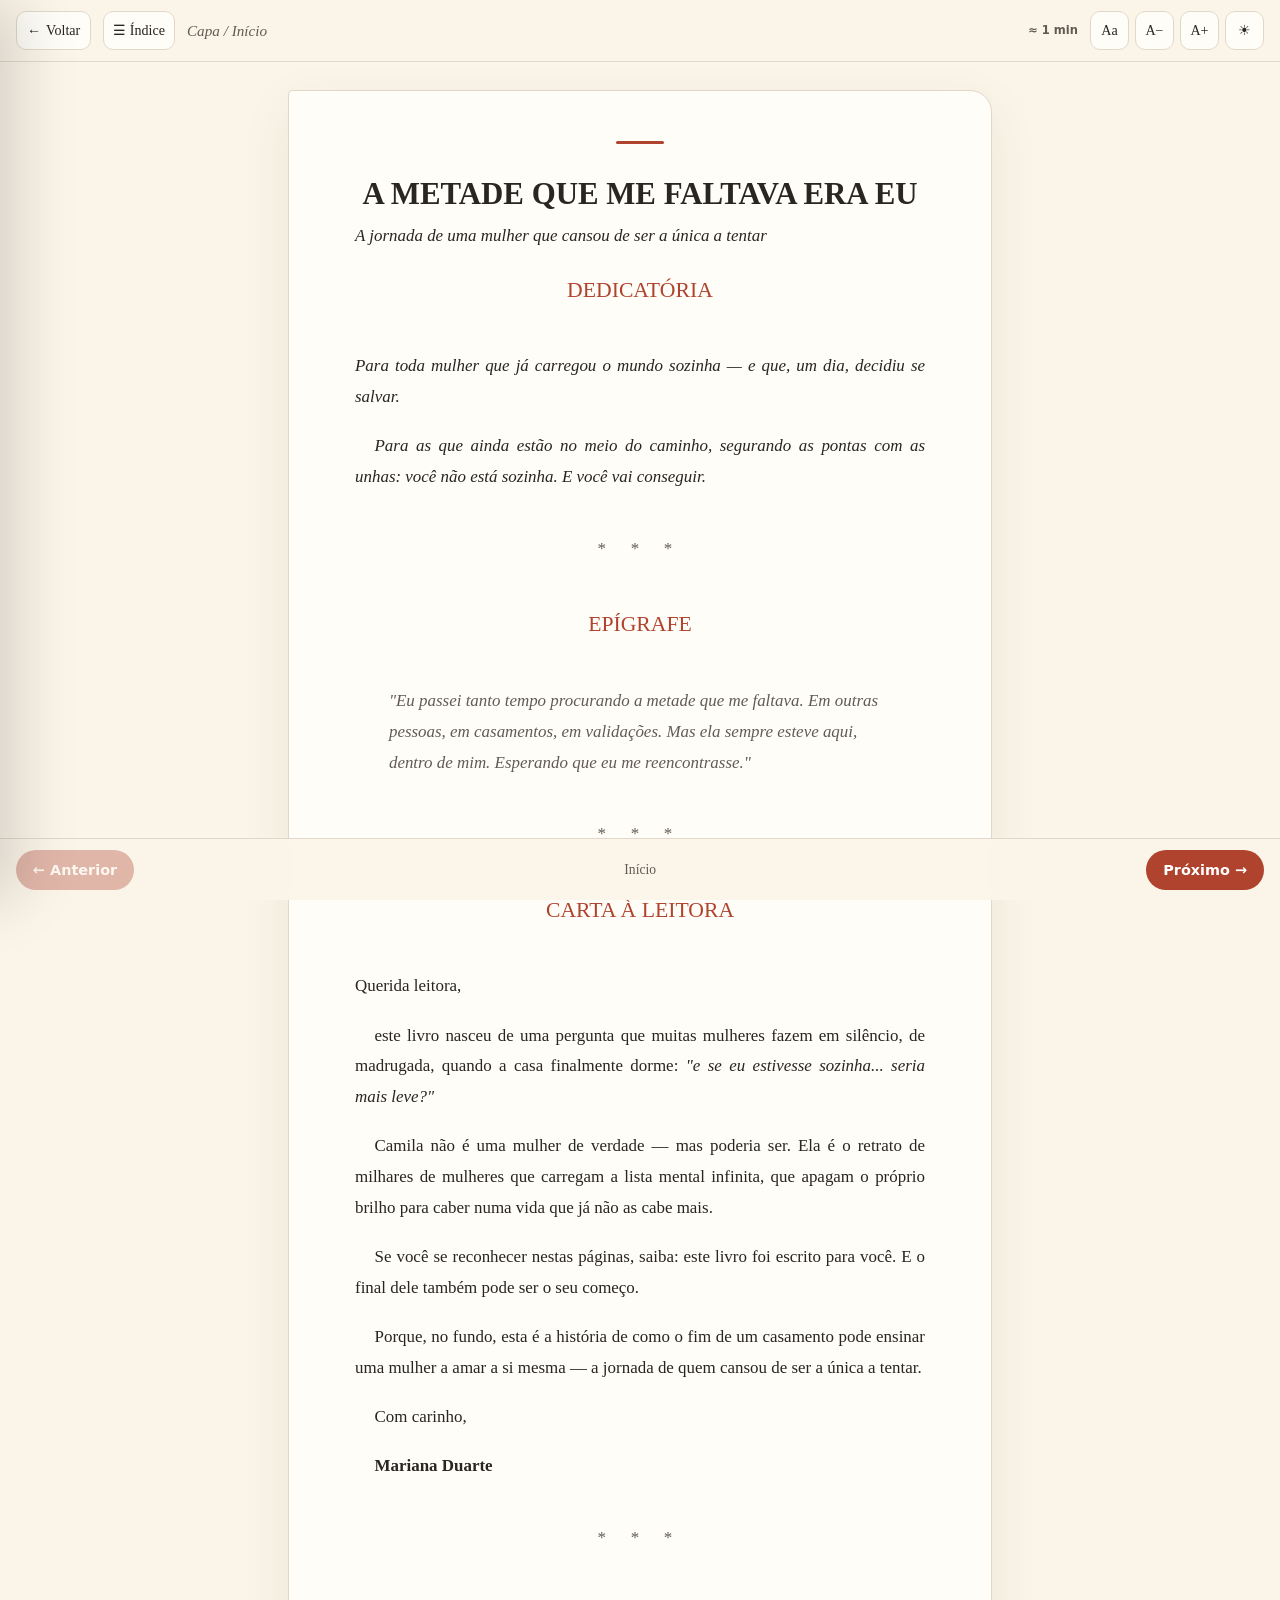
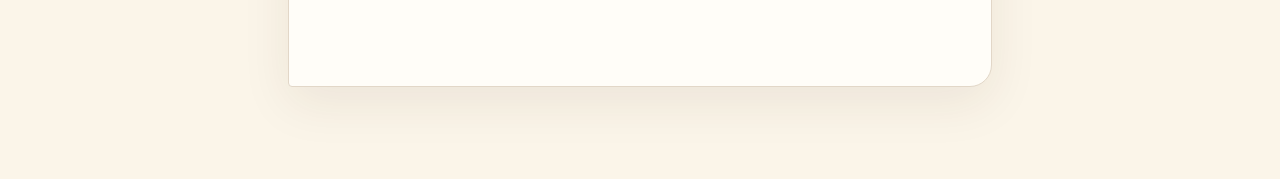
==== ler.html @ b1fb9bc3 "fix: alinha narrativa, leitura e pacote KDP" ====
<!DOCTYPE html>
<html lang="pt-BR">
<head>
<meta charset="UTF-8">
<meta name="viewport" content="width=device-width, initial-scale=1.0, viewport-fit=cover">
<meta name="color-scheme" content="light dark">
<title>A Metade Que Me Faltava Era Eu — Leitor</title>
<meta name="description" content="Leia online grátis o romance completo A Metade Que Me Faltava Era Eu, de Mariana Duarte.">
<meta name="robots" content="index,follow,max-image-preview:large">
<meta name="theme-color" content="#13283b">
<link rel="canonical" href="https://maykonlong.github.io/book/ler.html">
<meta property="og:type" content="book">
<meta property="og:title" content="Ler A Metade Que Me Faltava Era Eu — Mariana Duarte">
<meta property="og:description" content="Leia online grátis o romance completo.">
<meta property="og:url" content="https://maykonlong.github.io/book/ler.html">
<meta property="og:image" content="https://maykonlong.github.io/book/assets/og-livro.png">
<meta property="og:image:alt" content="Mulher de vestido vermelho diante do espelho, em uma pintura azul e dourada">
<meta name="twitter:card" content="summary_large_image">
<meta name="twitter:image" content="https://maykonlong.github.io/book/assets/og-livro.png">
<script type="application/ld+json">
{"@context":"https://schema.org","@type":"Book","name":"A Metade Que Me Faltava Era Eu","author":{"@type":"Person","name":"Mariana Duarte"},"inLanguage":"pt-BR","isAccessibleForFree":true,"url":"https://maykonlong.github.io/book/ler.html","potentialAction":{"@type":"ReadAction","target":"https://maykonlong.github.io/book/ler.html?cap=1"}}
</script>
<style>
:root {
  --bg: #fbf5e9;
  --page: #fffdf8;
  --fg: #292521;
  --muted: #625b54;
  --accent: #b0432e;
  --line: #e2d7c8;
  --header-bg: rgba(251, 245, 233, .94);
  --shadow: 0 16px 50px rgba(58,42,28,.08);
  --fs: 1.06rem;
}
body.dark {
  --bg: #171513;
  --page: #1d1a17;
  --fg: #ddd6ca;
  --muted: #aaa39a;
  --line: #39332d;
  --header-bg: rgba(23, 21, 19, .94);
  --shadow: none;
}
body.sepia {
  --bg: #e9dcc4;
  --page: #f3e8d3;
  --fg: #382f27;
  --muted: #756555;
  --line: #cfbfa7;
  --header-bg: rgba(233, 220, 196, .95);
  --shadow: 0 14px 40px rgba(73,51,29,.10);
}
* { box-sizing: border-box; }
html { scroll-behavior: smooth; }
body {
  margin: 0;
  background: var(--bg);
  color: var(--fg);
  font-family: Georgia, 'Times New Roman', serif;
  transition: background .25s, color .25s;
  min-height: 100vh;
  min-height: 100svh;
}
body.sans { font-family: ui-sans-serif, system-ui, -apple-system, BlinkMacSystemFont, "Segoe UI", sans-serif; }
.skip-link { position: fixed; z-index: 100; left: 12px; top: -80px; padding: 10px 14px; color: #fff; background: var(--accent); border-radius: 8px; text-decoration: none; }
.skip-link:focus { top: calc(10px + env(safe-area-inset-top)); }
:focus-visible { outline: 3px solid #d4a84c; outline-offset: 3px; }
#pbar {
  position: fixed; top: 0; left: 0; height: 3px; width: 0;
  background: var(--accent); z-index: 60;
  transition: width .1s linear;
}
header {
  position: sticky; top: 0; z-index: 50;
  display: flex; align-items: center; gap: 12px;
  min-height: 62px;
  padding: calc(9px + env(safe-area-inset-top)) max(16px,env(safe-area-inset-right)) 9px max(16px,env(safe-area-inset-left));
  background: var(--header-bg);
  border-bottom: 1px solid var(--line);
  backdrop-filter: blur(12px);
}
#title { flex: 1; font-size: .95rem; font-style: italic; color: var(--muted); white-space: nowrap; overflow: hidden; text-overflow: ellipsis; }
#readTime { flex: 0 0 auto; color: var(--muted); font: 700 .72rem/1 ui-sans-serif,system-ui,sans-serif; white-space: nowrap; }
#controls { display: flex; gap: 6px; }
header button {
  min-width: 39px; min-height: 39px; background: var(--page); border: 1px solid var(--line); color: var(--fg);
  border-radius: 10px; padding: 6px 9px; cursor: pointer; font-size: .88rem;
  font-family: inherit;
}
header button:hover { border-color: var(--accent); color: var(--accent); }
header a { min-height: 39px; display: inline-flex; align-items: center; gap: 5px; background: var(--page); border: 1px solid var(--line); color: var(--fg); border-radius: 10px; padding: 6px 10px; text-decoration: none; font-size: .88rem; font-family: inherit; }
header a:hover { border-color: var(--accent); color: var(--accent); }
main {
  max-width: 44rem; min-height: calc(100svh - 126px); margin: 28px auto 92px; padding: 50px clamp(24px,6vw,66px) 92px;
  font-size: var(--fs); line-height: 1.82; text-align: left;
  background: var(--page); border: 1px solid var(--line); border-radius: 4px 22px 22px 4px; box-shadow: var(--shadow);
  transition: font-size .15s;
}
main::before { content: ""; display: block; width: 48px; height: 3px; margin: 0 auto 32px; background: var(--accent); border-radius: 4px; }
main h1 { font-size: 1.82em; text-align: center; margin: .35em 0 .25em; line-height: 1.22; color: var(--fg); text-wrap: balance; }
main h2 { font-size: 1.28em; margin: .2em 0 1.9em; color: var(--accent); text-align: center; font-weight: normal; }
main p { margin: 0 0 1.08em; hanging-punctuation: first last; }
main p + p { text-indent: 1.15em; }
main h1 + h2, main h2 + p, main hr + p, main blockquote + p { text-indent: 0; }
main hr { border: none; text-align: center; margin: 2.4em auto; }
main hr::before { content: '* * *'; color: var(--muted); letter-spacing: .6em; }
main blockquote { font-style: italic; color: var(--muted); margin: 1.6em 2em; }
main em { font-style: italic; }
main strong { font-weight: bold; }
.chapter-art { margin: .3em 0 2.2em; }
.chapter-art img { display: block; width: 100%; height: auto; border-radius: 10px; box-shadow: 0 16px 42px rgba(19,40,59,.16); }
.chapter-art figcaption { max-width: 32rem; margin: .7em auto 0; color: var(--muted); font-size: .76em; font-style: italic; line-height: 1.45; text-align: center; }
footer {
  position: fixed; bottom: 0; left: 0; right: 0; z-index: 50;
  display: flex; align-items: center; justify-content: space-between;
  min-height: 62px;
  padding: 9px max(16px,env(safe-area-inset-right)) calc(9px + env(safe-area-inset-bottom)) max(16px,env(safe-area-inset-left));
  background: var(--header-bg); border-top: 1px solid var(--line);
  backdrop-filter: blur(12px);
}
footer button {
  min-height: 40px; background: var(--accent); color: #fff; border: 1px solid transparent; border-radius: 999px;
  padding: 8px 16px; cursor: pointer; font-size: .9rem; font-family: ui-sans-serif,system-ui,sans-serif; font-weight: 750;
}
footer button:disabled { opacity: .35; cursor: default; }
#pos { color: var(--muted); font-size: .85rem; }
#toc {
  position: fixed; top: 0; bottom: 0; left: 0; width: min(320px, 86vw);
  background: var(--page); z-index: 80; transform: translateX(-100%);
  transition: transform .25s; border-right: 1px solid var(--line);
  display: flex; flex-direction: column; box-shadow: 20px 0 55px rgba(0,0,0,.14);
}
#toc.open { transform: translateX(0); }
#tocHead { display: flex; justify-content: space-between; align-items: center; padding: calc(16px + env(safe-area-inset-top)) 16px 14px; border-bottom: 1px solid var(--line); color: var(--accent); font-size: 1.15rem; font-weight: bold; }
#tocHead button { background: none; border: none; color: var(--fg); cursor: pointer; font-size: 1.1rem; }
#tocList { overflow-y: auto; flex: 1; padding: 8px 0; }
#tocList a {
  display: block; padding: 10px 18px; color: var(--fg); text-decoration: none;
  font-size: .92rem; border-left: 3px solid transparent;
}
#tocList a:hover { background: var(--line); }
#tocList a.current { border-left-color: var(--accent); color: var(--accent); background: color-mix(in srgb,var(--accent) 7%,transparent); font-weight: bold; }
#overlay { position: fixed; inset: 0; background: rgba(0,0,0,.35); z-index: 70; display: none; }
#overlay.show { display: block; }
#toast {
  position: fixed; bottom: 74px; left: 50%; transform: translateX(-50%);
  background: var(--fg); color: var(--bg); padding: 10px 16px; border-radius: 8px;
  font-size: .9rem; z-index: 90; opacity: 0; pointer-events: none; transition: opacity .3s;
}
#toast.show { opacity: 1; }
.loading { color: var(--muted); text-align: center; padding-top: 40px; }
.error { color: var(--accent); text-align: center; padding: 30px 10px; line-height: 1.6; }
@media (max-width: 620px) {
  header { gap: 6px; padding-left: max(9px,env(safe-area-inset-left)); padding-right: max(9px,env(safe-area-inset-right)); }
  header button, header a { padding: 6px 8px; }
  #btnBack span, #btnToc span { display: none; }
  #title { display: none; }
  #readTime { margin-right: auto; }
  main { width: 100%; min-height: calc(100svh - 120px); margin: 0 0 66px; padding: 38px max(20px,env(safe-area-inset-left)) 90px max(20px,env(safe-area-inset-right)); border: 0; border-radius: 0; box-shadow: none; line-height: 1.76; }
  main h1 { font-size: 1.65em; }
  main h2 { font-size: 1.25em; }
  main p + p { text-indent: .9em; }
  footer { padding-left: max(10px,env(safe-area-inset-left)); padding-right: max(10px,env(safe-area-inset-right)); }
  footer button { padding: 8px 11px; }
}
@media (max-width: 380px) {
  #readTime { display: none; }
  #controls { margin-left: auto; gap: 4px; }
  header button, header a { min-width: 36px; min-height: 36px; }
  footer button span { display: none; }
  #pos { font-size: .78rem; }
}
@media (min-width: 900px) {
  main p { text-align: justify; }
}
@media (monochrome), (forced-colors: active) {
  * { box-shadow: none !important; text-shadow: none !important; transition: none !important; }
  body, main, header, footer, #toc { background: Canvas !important; color: CanvasText !important; }
  main, header, footer, #toc, button, a { border-color: CanvasText !important; }
  .chapter-art img { border: 1px solid CanvasText; border-radius: 0; filter: grayscale(1); }
  #pbar, main::before { background: CanvasText !important; }
}
@media (prefers-reduced-motion: reduce) {
  html { scroll-behavior: auto; }
  *, *::before, *::after { transition: none !important; }
}
</style>
</head>
<body>
<a class="skip-link" href="#content">Ir para o capítulo</a>
<div id="pbar"></div>
<header>
  <a id="btnBack" href="index.html" title="Voltar ao site" aria-label="Voltar ao site">← <span>Voltar</span></a>
  <button id="btnToc" title="Abrir índice" aria-label="Abrir índice">☰ <span>Índice</span></button>
  <div id="title">A Metade Que Me Faltava Era Eu</div>
  <span id="readTime" aria-live="polite"></span>
  <div id="controls">
    <button id="btnFont" title="Alternar tipo de fonte" aria-label="Alternar tipo de fonte">Aa</button>
    <button id="btnMinus" title="Diminuir fonte" aria-label="Diminuir fonte">A−</button>
    <button id="btnPlus" title="Aumentar fonte" aria-label="Aumentar fonte">A+</button>
    <button id="btnTheme" title="Mudar cores da leitura" aria-label="Mudar cores da leitura">◐</button>
  </div>
</header>
<main id="content" aria-live="polite"><p class="loading">Carregando…</p></main>
<footer>
  <button id="btnPrev" aria-label="Capítulo anterior">← <span>Anterior</span></button>
  <span id="pos"></span>
  <button id="btnNext" aria-label="Próximo capítulo"><span>Próximo</span> →</button>
</footer>
<div id="overlay"></div>
<div id="toc">
  <div id="tocHead"><span>Capítulos</span><button id="btnClose" aria-label="Fechar índice">✕</button></div>
  <nav id="tocList"></nav>
</div>
<div id="toast"></div>
<script>
// ===== MANIFESTO DE CAPÍTULOS (lê os arquivos .md direto do repositório) =====
const CHAPTERS = [
  { file: '00-PLANEJAMENTO/FRONT_MATTER.md', title: 'Capa / Início' },
  { file: '03-MANUSCRITO/CAP_01_A_ROTINA_INVISIVEL.md', title: 'Capítulo 1 — A Rotina Invisível', art: 'assets/illustrations-web/cap-01-rotina-invisivel.jpg', alt: 'Camila prepara a rotina da família antes do amanhecer.' },
  { file: '03-MANUSCRITO/CAP_02_O_ANIVERSARIO_ESQUECIDO.md', title: 'Capítulo 2 — O Aniversário Esquecido' },
  { file: '03-MANUSCRITO/CAP_03_A_TENTATIVA_DA_TERAPIA.md', title: 'Capítulo 3 — A Tentativa da Terapia' },
  { file: '03-MANUSCRITO/CAP_04_AS_PEQUENAS_SABOTAGENS.md', title: 'Capítulo 4 — As Pequenas Sabotagens' },
  { file: '03-MANUSCRITO/CAP_05_A_CONVERSA_COM_FERNANDA.md', title: 'Capítulo 5 — A Conversa com Fernanda' },
  { file: '03-MANUSCRITO/CAP_06_A_ULTIMA_TENTATIVA.md', title: 'Capítulo 6 — A Última Tentativa' },
  { file: '03-MANUSCRITO/CAP_07_A_GOTA_DAGUA.md', title: "Capítulo 7 — A Gota D'água" },
  { file: '03-MANUSCRITO/CAP_08_EU_QUERO_ME_SEPARAR.md', title: 'Capítulo 8 — Eu Quero Me Separar', art: 'assets/illustrations-web/cap-08-separacao.jpg', alt: 'Camila observa Ricardo partir e sustenta a decisão de se separar.' },
  { file: '03-MANUSCRITO/CAP_09_A_CONVERSA_COM_OS_FILHOS.md', title: 'Capítulo 9 — A Conversa com os Filhos' },
  { file: '03-MANUSCRITO/CAP_10_O_VAZIO_BARULHENTO.md', title: 'Capítulo 10 — O Vazio Barulhento' },
  { file: '03-MANUSCRITO/CAP_11_O_PROCESSO.md', title: 'Capítulo 11 — O Processo' },
  { file: '03-MANUSCRITO/CAP_12_O_RECOMECO_FINANCEIRO.md', title: 'Capítulo 12 — O Recomeço Financeiro', art: 'assets/illustrations-web/cap-12-recomeco-financeiro.jpg', alt: 'Camila organiza as contas ao lado dos bolos que começou a vender.' },
  { file: '03-MANUSCRITO/CAP_13_A_PRESSAO_DA_FAMILIA.md', title: 'Capítulo 13 — A Pressão da Família' },
  { file: '03-MANUSCRITO/CAP_14_A_PRIMEIRA_SESSAO.md', title: 'Capítulo 14 — A Primeira Sessão' },
  { file: '03-MANUSCRITO/CAP_15_A_NOVA_ROTINA.md', title: 'Capítulo 15 — A Nova Rotina' },
  { file: '03-MANUSCRITO/CAP_16_UM_SABADO_SO_MINHA.md', title: 'Capítulo 16 — Um Sábado Só Minha' },
  { file: '03-MANUSCRITO/CAP_17_VOLTANDO_A_PINTAR.md', title: 'Capítulo 17 — Voltando a Pintar', art: 'assets/illustrations-web/cap-17-voltando-a-pintar.jpg', alt: 'Camila volta a pintar aquarelas depois de muitos anos.' },
  { file: '03-MANUSCRITO/CAP_18_AS_PEQUENAS_VITORIAS.md', title: 'Capítulo 18 — As Pequenas Vitórias' },
  { file: '03-MANUSCRITO/CAP_19_O_COLEGA_DO_TRABALHO.md', title: 'Capítulo 19 — O Colega do Trabalho' },
  { file: '03-MANUSCRITO/CAP_20_O_GRUPO_DE_MULHERES.md', title: 'Capítulo 20 — O Grupo de Mulheres' },
  { file: '03-MANUSCRITO/CAP_21_A_CULPA_DA_MATERNIDADE.md', title: 'Capítulo 21 — A Culpa da Maternidade' },
  { file: '03-MANUSCRITO/CAP_22_O_PRIMEIRO_NATAL_SOZINHA.md', title: 'Capítulo 22 — O Primeiro Natal Sozinha', art: 'assets/illustrations-web/cap-22-primeiro-natal.jpg', alt: 'Camila e os filhos vivem um Natal simples, imperfeito e cheio de afeto.' },
  { file: '03-MANUSCRITO/CAP_23_O_ANIVERSARIO_DE_LEO.md', title: 'Capítulo 23 — O Aniversário de Léo' },
  { file: '03-MANUSCRITO/CAP_24_O_DIA_EM_QUE_LEO_PERGUNTOU_SOBRE_O_PAI.md', title: 'Capítulo 24 — O Dia em Que Léo Perguntou Sobre o Pai' },
  { file: '03-MANUSCRITO/CAP_25_O_CONTRASTE.md', title: 'Capítulo 25 — O Contraste' },
  { file: '03-MANUSCRITO/CAP_26_O_PRIMEIRO_SORRISO_REAL.md', title: 'Capítulo 26 — O Primeiro Sorriso Real' },
  { file: '03-MANUSCRITO/CAP_27_O_ENCONTRO.md', title: 'Capítulo 27 — O Encontro', art: 'assets/illustrations-web/cap-27-o-encontro.jpg', alt: 'Camila e Daniel se conhecem diante de uma aquarela na exposição.' },
  { file: '03-MANUSCRITO/CAP_28_A_RESISTENCIA.md', title: 'Capítulo 28 — A Resistência' },
  { file: '03-MANUSCRITO/CAP_29_O_FIM_E_O_COMECO.md', title: 'Capítulo 29 — O Fim e o Começo' },
  { file: '03-MANUSCRITO/CAP_30_UM_ANO_DEPOIS.md', title: 'Capítulo 30 — Um Ano Depois' },
  { file: '03-MANUSCRITO/CAP_31_O_DIA_DAS_MAES.md', title: 'Capítulo 31 — O Dia das Mães', art: 'assets/illustrations-web/cap-31-dia-das-maes.jpg', alt: 'Léo e Bia surpreendem Camila com um café da manhã no Dia das Mães.' },
  { file: '03-MANUSCRITO/CAP_32_AS_FERIAS_DE_JULHO.md', title: 'Capítulo 32 — As Férias de Julho' },
  { file: '03-MANUSCRITO/CAP_33_AS_CRIANCAS_CONHECEM_DANIEL.md', title: 'Capítulo 33 — As Crianças Conhecem Daniel' },
  { file: '03-MANUSCRITO/CAP_34_A_PRIMEIRA_VIAGEM_A_QUATRO.md', title: 'Capítulo 34 — A Primeira Viagem a Quatro', art: 'assets/illustrations-web/cap-34-viagem-a-quatro.jpg', alt: 'Camila, Daniel, Léo e Bia observam as estrelas na primeira viagem juntos.' },
  { file: '03-MANUSCRITO/CAP_35_A_PRIMEIRA_BRIGA.md', title: 'Capítulo 35 — A Primeira Briga' },
  { file: '03-MANUSCRITO/CAP_36_O_PRIMEIRO_PRESENTE.md', title: 'Capítulo 36 — O Primeiro Presente' },
  { file: '03-MANUSCRITO/CAP_37_O_ENCONTRO_COM_A_MAE_DO_DANIEL.md', title: 'Capítulo 37 — O Encontro com a Mãe do Daniel' },
  { file: '03-MANUSCRITO/CAP_38_O_REENCONTRO.md', title: 'Capítulo 38 — O Reencontro' },
  { file: '03-MANUSCRITO/CAP_39_CARTA_PARA_MIM_MESMA.md', title: 'Capítulo 39 — Carta Para Mim Mesma', art: 'assets/illustrations-web/cap-39-carta-para-mim.jpg', alt: 'Camila escreve para a mulher que foi enquanto prepara sua série de aquarelas.' },
  { file: '03-MANUSCRITO/CAP_40_A_METADE_QUE_ME_FALTAVA_ERA_EU.md', title: 'Capítulo 40 — A Metade Que Me Faltava Era Eu', art: 'assets/illustrations-web/cap-40-inteira.jpg', alt: 'Camila contempla a série Renascimento na galeria vazia.' },
  { file: '00-PLANEJAMENTO/POS_TEXTUAIS.md', title: 'Agradecimentos & Sobre a Autora' }
];

// ===== PARSER MARKDOWN (mínimo, para o subset usado no manuscrito) =====
function inline(t) {
  t = t.replace(/\*\*(.+?)\*\*/g, '<strong>$1</strong>');
  t = t.replace(/\*(.+?)\*/g, '<em>$1</em>');
  return t;
}
function mdToHtml(md) {
  md = md.replace(/\[\^\d+\]/g, '');
  md = md.replace(/&/g, '&amp;').replace(/</g, '&lt;').replace(/>/g, '&gt;');
  const lines = md.split(/\r?\n/);
  let html = '';
  let para = [];
  const flush = () => { if (para.length) { html += '<p>' + inline(para.join(' ')) + '</p>'; para = []; } };
  for (const line of lines) {
    const t = line.replace(/\r$/, '').trim();
    if (t === '') { flush(); continue; }
    if (t === '---') { flush(); html += '<hr>'; continue; }
    if (/^# (.+)$/.test(t)) { flush(); html += '<h1>' + inline(t.slice(2)) + '</h1>'; continue; }
    if (/^## (.+)$/.test(t)) { flush(); html += '<h2>' + inline(t.slice(3)) + '</h2>'; continue; }
    if (/^&gt;\s*(.*)$/.test(t)) { flush(); html += '<blockquote>' + inline(t.replace(/^&gt;\s*/, '')) + '</blockquote>'; continue; }
    para.push(t);
  }
  flush();
  return html;
}

// ===== ESTADO =====
const STORE = 'metade-leitor-progresso-v1';
const $ = (id) => document.getElementById(id);
const content = $('content');
let current = -1;
let fontSize = 1.06;
let scrollTimer = null;

// ===== PROGRESSO (localStorage do navegador) =====
function saveProgress() {
  const s = { c: current, y: window.scrollY };
  try { localStorage.setItem(STORE, JSON.stringify(s)); } catch (e) {}
}
function loadProgress() {
  try { const raw = localStorage.getItem(STORE); return raw ? JSON.parse(raw) : null; } catch (e) { return null; }
}

// ===== CARREGAR CAPÍTULO =====
async function loadChapter(i, scrollY) {
  if (i < 0 || i >= CHAPTERS.length) return;
  current = i;
  content.innerHTML = '<p class="loading">Carregando…</p>';
  try {
    const resp = await fetch(CHAPTERS[i].file);
    if (!resp.ok) throw new Error('HTTP ' + resp.status);
    const raw = (await resp.text()).replace(/\uFEFF/g, '');
    const dedication = raw.indexOf('## DEDICATÓRIA');
    const md = i === 0 && dedication >= 0
      ? '# A METADE QUE ME FALTAVA ERA EU\n\n*A jornada de uma mulher que cansou de ser a única a tentar*\n\n' + raw.slice(dedication)
      : raw;
    const art = CHAPTERS[i].art
      ? '<figure class="chapter-art"><img src="' + CHAPTERS[i].art + '" alt="' + CHAPTERS[i].alt + '" width="1200" height="800"><figcaption>Ilustração do capítulo</figcaption></figure>'
      : '';
    const rendered = mdToHtml(md);
    if (art) {
      const h2End = rendered.indexOf('</h2>');
      content.innerHTML = h2End >= 0 ? rendered.slice(0, h2End + 5) + art + rendered.slice(h2End + 5) : art + rendered;
    } else {
      content.innerHTML = rendered;
    }
    const words = (content.textContent.match(/\S+/g) || []).length;
    $('readTime').textContent = '≈ ' + Math.max(1, Math.round(words / 220)) + ' min';
  } catch (e) {
    $('readTime').textContent = '';
    content.innerHTML = '<div class="error"><strong>Não foi possível carregar o capítulo.</strong><br><br>' +
      'Este leitor precisa ser servido por <strong>HTTP</strong> — não funciona abrindo o arquivo direto (duplo clique).<br><br>' +
      'Publique no <strong>GitHub Pages</strong> ou rode um servidor local com <code>npx serve</code>.<br><br>' +
      '<small>' + e.message + '</small></div>';
  }
  if (typeof scrollY === 'number') {
    setTimeout(() => window.scrollTo(0, scrollY), 0);
  } else {
    window.scrollTo(0, 0);
  }
  updateUI();
  saveProgress();
  const cap = i >= 1 && i <= 40 ? i : 0;
  const url = new URL(window.location.href);
  if (cap) url.searchParams.set('cap', String(cap)); else url.searchParams.delete('cap');
  history.replaceState(null, '', url.pathname + url.search + url.hash);
  document.title = CHAPTERS[i].title + ' | A Metade Que Me Faltava Era Eu';
}

function updateUI() {
  $('btnPrev').disabled = (current <= 0);
  $('btnNext').disabled = (current >= CHAPTERS.length - 1);
  $('pos').textContent = current === 0 ? 'Início' : current === CHAPTERS.length - 1 ? 'Fim' : current + ' / 40';
  $('title').textContent = CHAPTERS[current] ? CHAPTERS[current].title : 'A Metade Que Me Faltava Era Eu';
  document.querySelectorAll('#tocList a').forEach(a => {
    a.classList.toggle('current', parseInt(a.dataset.i, 10) === current);
  });
  closeToc();
}

// ===== NAVEGAÇÃO =====
function next() { if (current < CHAPTERS.length - 1) loadChapter(current + 1); }
function prev() { if (current > 0) loadChapter(current - 1); }

// ===== ÍNDICE =====
function buildToc() {
  const list = $('tocList');
  list.innerHTML = '';
  CHAPTERS.forEach((ch, i) => {
    const a = document.createElement('a');
    a.href = '#';
    a.dataset.i = i;
    a.textContent = ch.title;
    a.addEventListener('click', (ev) => { ev.preventDefault(); loadChapter(i); });
    list.appendChild(a);
  });
}
function openToc() { $('toc').classList.add('open'); $('overlay').classList.add('show'); }
function closeToc() { $('toc').classList.remove('open'); $('overlay').classList.remove('show'); }

// ===== BARRA DE PROGRESSO (rolagem) =====
function updatePbar() {
  const h = document.documentElement;
  const max = h.scrollHeight - h.clientHeight;
  const pct = max > 0 ? (h.scrollTop / max) * 100 : 0;
  $('pbar').style.width = pct + '%';
}

// ===== TOAST =====
let toastTimer = null;
function toast(msg) {
  const t = $('toast');
  t.textContent = msg;
  t.classList.add('show');
  clearTimeout(toastTimer);
  toastTimer = setTimeout(() => t.classList.remove('show'), 2200);
}

// ===== CONTROLES (fonte + tema) =====
function applyFont() {
  document.documentElement.style.setProperty('--fs', fontSize.toFixed(2) + 'rem');
  try { localStorage.setItem('metade-leitor-fonte-tamanho', fontSize.toFixed(2)); } catch (e) {}
}
$('btnPlus').addEventListener('click', () => { if (fontSize < 1.5) { fontSize += 0.06; applyFont(); } });
$('btnMinus').addEventListener('click', () => { if (fontSize > 0.85) { fontSize -= 0.06; applyFont(); } });
$('btnFont').addEventListener('click', () => {
  const sans = document.body.classList.toggle('sans');
  try { localStorage.setItem('metade-leitor-tipo', sans ? 'sans' : 'serif'); } catch (e) {}
  $('btnFont').setAttribute('aria-pressed', String(sans));
  toast(sans ? 'Fonte sem serifa' : 'Fonte de livro');
});

const THEMES = ['light', 'sepia', 'dark'];
function applyTheme(theme) {
  document.body.classList.remove('sepia', 'dark');
  if (theme !== 'light') document.body.classList.add(theme);
  const labels = { light: 'Modo claro', sepia: 'Modo sépia', dark: 'Modo escuro' };
  const icons = { light: '☀', sepia: '◐', dark: '●' };
  $('btnTheme').textContent = icons[theme];
  $('btnTheme').title = labels[theme] + ' — toque para mudar';
  $('btnTheme').setAttribute('aria-label', labels[theme] + '. Mudar cores da leitura');
  try { localStorage.setItem('metade-leitor-tema', theme); } catch (e) {}
}
$('btnTheme').addEventListener('click', () => {
  let currentTheme = 'light';
  if (document.body.classList.contains('dark')) currentTheme = 'dark';
  else if (document.body.classList.contains('sepia')) currentTheme = 'sepia';
  const nextTheme = THEMES[(THEMES.indexOf(currentTheme) + 1) % THEMES.length];
  applyTheme(nextTheme);
  toast(nextTheme === 'light' ? 'Modo claro' : nextTheme === 'sepia' ? 'Modo sépia' : 'Modo escuro');
});

// ===== EVENTOS =====
$('btnToc').addEventListener('click', openToc);
$('btnClose').addEventListener('click', closeToc);
$('overlay').addEventListener('click', closeToc);
$('btnNext').addEventListener('click', next);
$('btnPrev').addEventListener('click', prev);
window.addEventListener('scroll', () => {
  updatePbar();
  clearTimeout(scrollTimer);
  scrollTimer = setTimeout(saveProgress, 400);
});
document.addEventListener('keydown', (ev) => {
  if (ev.key === 'ArrowRight') next();
  if (ev.key === 'ArrowLeft') prev();
});

// ===== INIT =====
(function init() {
  buildToc();
  try {
    const savedTheme = localStorage.getItem('metade-leitor-tema');
    applyTheme(THEMES.includes(savedTheme) ? savedTheme : 'light');
    if (localStorage.getItem('metade-leitor-tipo') === 'sans') {
      document.body.classList.add('sans');
      $('btnFont').setAttribute('aria-pressed', 'true');
    } else {
      $('btnFont').setAttribute('aria-pressed', 'false');
    }
    const savedSize = Number(localStorage.getItem('metade-leitor-fonte-tamanho'));
    if (savedSize >= .85 && savedSize <= 1.5) fontSize = savedSize;
  } catch (e) {}
  applyFont();
  const requested = Number(new URLSearchParams(window.location.search).get('cap'));
  const saved = loadProgress();
  if (Number.isInteger(requested) && requested >= 1 && requested <= 40) {
    loadChapter(requested);
  } else if (saved && typeof saved.c === 'number' && saved.c > 0) {
    loadChapter(saved.c, saved.y || 0);
    toast('Continuando de onde você parou…');
  } else {
    loadChapter(0);
  }
})();
</script>
</body>
</html>
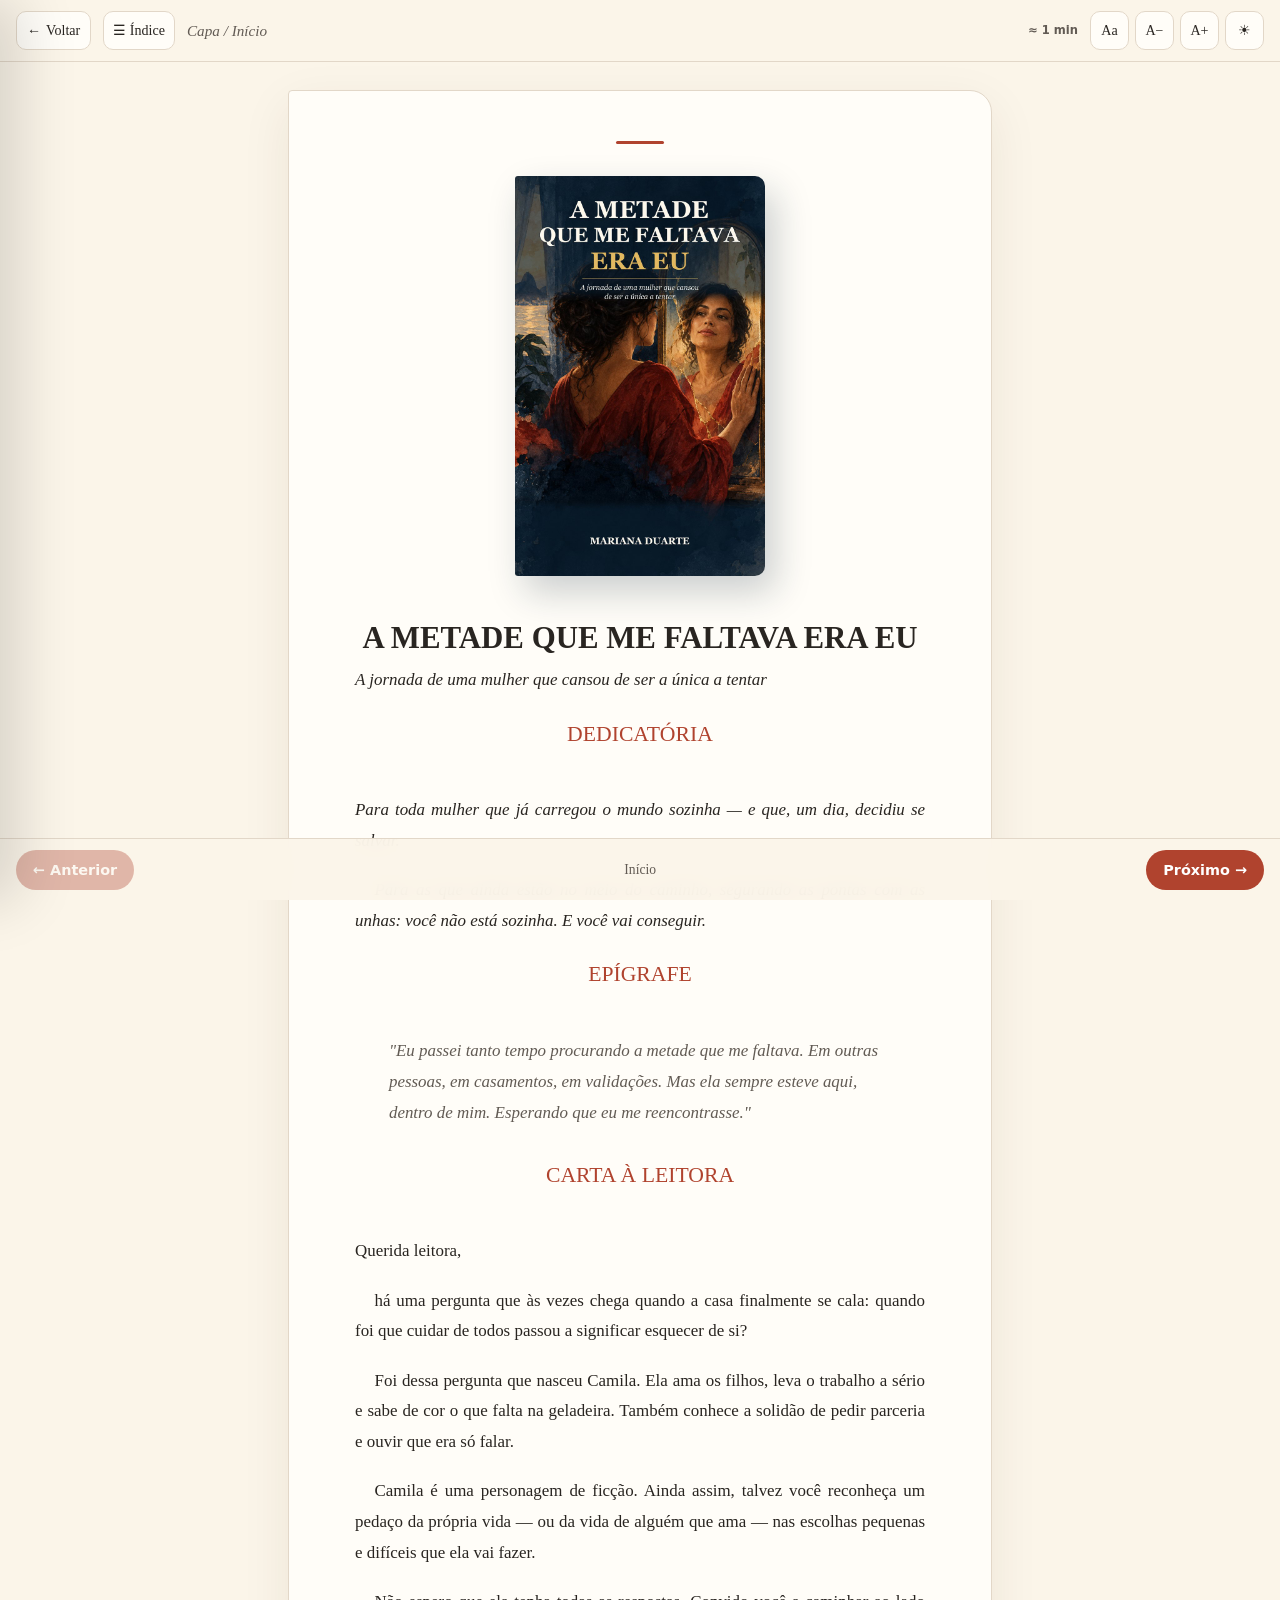
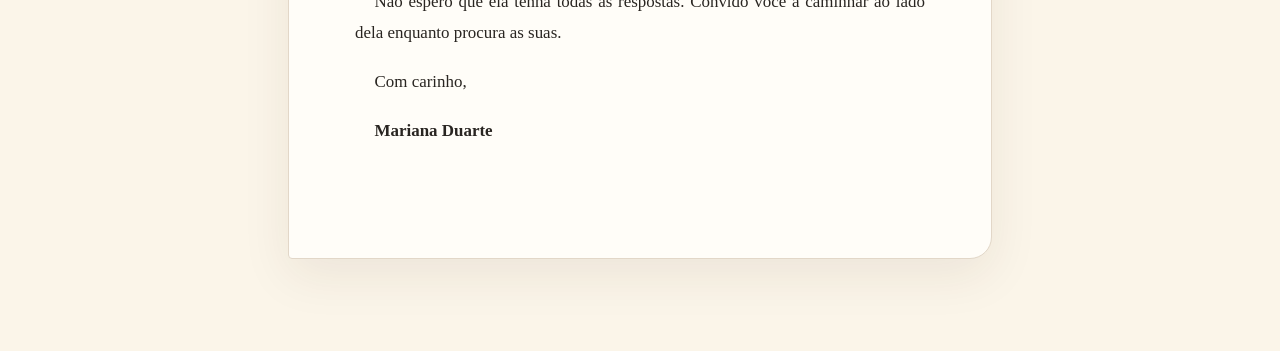
==== commit 9095f578: "Refina abertura e encerramento do livro" ====
--- a/ler.html
+++ b/ler.html
@@ -8,6 +8,7 @@
 <meta name="description" content="Leia online grátis o romance completo A Metade Que Me Faltava Era Eu, de Mariana Duarte.">
 <meta name="robots" content="index,follow,max-image-preview:large">
 <meta name="theme-color" content="#13283b">
+<link rel="icon" href="data:image/svg+xml,%3Csvg xmlns='http://www.w3.org/2000/svg' viewBox='0 0 64 64'%3E%3Crect width='64' height='64' rx='12' fill='%2313283b'/%3E%3Cpath d='M17 15h30v34H17z' fill='%23f4eadc'/%3E%3Cpath d='M23 22h18M23 29h18M23 36h13' stroke='%23ad3f2d' stroke-width='3' stroke-linecap='round'/%3E%3C/svg%3E">
 <link rel="canonical" href="https://maykonlong.github.io/book/ler.html">
 <meta property="og:type" content="book">
 <meta property="og:title" content="Ler A Metade Que Me Faltava Era Eu — Mariana Duarte">
@@ -101,12 +102,20 @@
 main h2 { font-size: 1.28em; margin: .2em 0 1.9em; color: var(--accent); text-align: center; font-weight: normal; }
 main p { margin: 0 0 1.08em; hanging-punctuation: first last; }
 main p + p { text-indent: 1.15em; }
+main ol, main ul { margin: 0 0 1.35em; padding-left: 1.65em; }
+main li { margin: .28em 0; padding-left: .15em; }
 main h1 + h2, main h2 + p, main hr + p, main blockquote + p { text-indent: 0; }
 main hr { border: none; text-align: center; margin: 2.4em auto; }
 main hr::before { content: '* * *'; color: var(--muted); letter-spacing: .6em; }
 main blockquote { font-style: italic; color: var(--muted); margin: 1.6em 2em; }
 main em { font-style: italic; }
 main strong { font-weight: bold; }
+.front-cover { width: min(58vw, 250px); margin: 0 auto 2.6em; }
+.front-cover img { display: block; width: 100%; height: auto; border-radius: 3px 10px 10px 3px; box-shadow: 10px 16px 36px rgba(19,40,59,.22); }
+main.endmatter h2:not(:first-child) { margin-top: 3em; }
+main.final-note h2 { margin-bottom: 1.6em; }
+main.endmatter p { text-align: left; text-indent: 0; }
+main.endmatter p + p { margin-top: .9em; }
 .chapter-art { margin: .3em 0 2.2em; }
 .chapter-art img { display: block; width: 100%; height: auto; border-radius: 10px; box-shadow: 0 16px 42px rgba(19,40,59,.16); }
 .chapter-art figcaption { max-width: 32rem; margin: .7em auto 0; color: var(--muted); font-size: .76em; font-style: italic; line-height: 1.45; text-align: center; }
@@ -160,6 +169,7 @@
   main h1 { font-size: 1.65em; }
   main h2 { font-size: 1.25em; }
   main p + p { text-indent: .9em; }
+  .front-cover { width: min(62vw, 215px); margin-bottom: 2.3em; }
   footer { padding-left: max(10px,env(safe-area-inset-left)); padding-right: max(10px,env(safe-area-inset-right)); }
   footer button { padding: 8px 11px; }
 }
@@ -191,7 +201,7 @@
 <div id="pbar"></div>
 <header>
   <a id="btnBack" href="index.html" title="Voltar ao site" aria-label="Voltar ao site">← <span>Voltar</span></a>
-  <button id="btnToc" title="Abrir índice" aria-label="Abrir índice">☰ <span>Índice</span></button>
+  <button id="btnToc" title="Abrir índice" aria-label="Abrir índice" aria-controls="toc" aria-expanded="false">☰ <span>Índice</span></button>
   <div id="title">A Metade Que Me Faltava Era Eu</div>
   <span id="readTime" aria-live="polite"></span>
   <div id="controls">
@@ -208,7 +218,7 @@
   <button id="btnNext" aria-label="Próximo capítulo"><span>Próximo</span> →</button>
 </footer>
 <div id="overlay"></div>
-<div id="toc">
+<div id="toc" role="dialog" aria-modal="true" aria-label="Índice de capítulos" inert>
   <div id="tocHead"><span>Capítulos</span><button id="btnClose" aria-label="Fechar índice">✕</button></div>
   <nav id="tocList"></nav>
 </div>
@@ -257,7 +267,8 @@
   { file: '03-MANUSCRITO/CAP_38_O_REENCONTRO.md', title: 'Capítulo 38 — O Reencontro' },
   { file: '03-MANUSCRITO/CAP_39_CARTA_PARA_MIM_MESMA.md', title: 'Capítulo 39 — Carta Para Mim Mesma', art: 'assets/illustrations-web/cap-39-carta-para-mim.jpg', alt: 'Camila escreve para a mulher que foi enquanto prepara sua série de aquarelas.' },
   { file: '03-MANUSCRITO/CAP_40_A_METADE_QUE_ME_FALTAVA_ERA_EU.md', title: 'Capítulo 40 — A Metade Que Me Faltava Era Eu', art: 'assets/illustrations-web/cap-40-inteira.jpg', alt: 'Camila contempla a série Renascimento na galeria vazia.' },
-  { file: '00-PLANEJAMENTO/POS_TEXTUAIS.md', title: 'Agradecimentos & Sobre a Autora' }
+  { file: '00-PLANEJAMENTO/POS_TEXTUAIS.md', title: 'Agradecimentos & Sobre a Autora' },
+  { file: '00-PLANEJAMENTO/ULTIMA_PALAVRA.md', title: 'Uma Última Palavra' }
 ];
 
 // ===== PARSER MARKDOWN (mínimo, para o subset usado no manuscrito) =====
@@ -272,17 +283,33 @@
   const lines = md.split(/\r?\n/);
   let html = '';
   let para = [];
+  let listType = '';
   const flush = () => { if (para.length) { html += '<p>' + inline(para.join(' ')) + '</p>'; para = []; } };
+  const closeList = () => { if (listType) { html += '</' + listType + '>'; listType = ''; } };
   for (const line of lines) {
     const t = line.replace(/\r$/, '').trim();
-    if (t === '') { flush(); continue; }
+    if (t === '') { flush(); closeList(); continue; }
+    const italicNumber = t.match(/^\*(\d+)\.\s+(.+)\*$/);
+    const numbered = t.match(/^(\d+)\.\s+(.+)$/);
+    const bullet = t.match(/^[-+]\s+(.+)$/);
+    if (italicNumber || numbered || bullet) {
+      flush();
+      const type = bullet ? 'ul' : 'ol';
+      if (listType !== type) { closeList(); html += '<' + type + '>'; listType = type; }
+      const item = bullet ? bullet[1] : italicNumber ? '<em>' + inline(italicNumber[2]) + '</em>' : inline(numbered[2]);
+      html += '<li>' + item + '</li>';
+      continue;
+    }
+    closeList();
     if (t === '---') { flush(); html += '<hr>'; continue; }
     if (/^# (.+)$/.test(t)) { flush(); html += '<h1>' + inline(t.slice(2)) + '</h1>'; continue; }
     if (/^## (.+)$/.test(t)) { flush(); html += '<h2>' + inline(t.slice(3)) + '</h2>'; continue; }
     if (/^&gt;\s*(.*)$/.test(t)) { flush(); html += '<blockquote>' + inline(t.replace(/^&gt;\s*/, '')) + '</blockquote>'; continue; }
+    if (t.startsWith('—') || t.startsWith('*"')) { flush(); html += '<p>' + inline(t) + '</p>'; continue; }
     para.push(t);
   }
   flush();
+  closeList();
   return html;
 }
 
@@ -307,6 +334,8 @@
 async function loadChapter(i, scrollY) {
   if (i < 0 || i >= CHAPTERS.length) return;
   current = i;
+  content.classList.toggle('endmatter', i > 40);
+  content.classList.toggle('final-note', i === CHAPTERS.length - 1);
   content.innerHTML = '<p class="loading">Carregando…</p>';
   try {
     const resp = await fetch(CHAPTERS[i].file);
@@ -320,20 +349,21 @@
       ? '<figure class="chapter-art"><img src="' + CHAPTERS[i].art + '" alt="' + CHAPTERS[i].alt + '" width="1200" height="800"><figcaption>Ilustração do capítulo</figcaption></figure>'
       : '';
     const rendered = mdToHtml(md);
+    const frontCover = i === 0
+      ? '<figure class="front-cover"><img src="assets/capa-site.jpg" alt="Capa de A Metade Que Me Faltava Era Eu, com uma mulher de vermelho diante do espelho" width="800" height="1280" fetchpriority="high"></figure>'
+      : '';
     if (art) {
       const h2End = rendered.indexOf('</h2>');
       content.innerHTML = h2End >= 0 ? rendered.slice(0, h2End + 5) + art + rendered.slice(h2End + 5) : art + rendered;
     } else {
-      content.innerHTML = rendered;
+      content.innerHTML = frontCover + rendered;
     }
     const words = (content.textContent.match(/\S+/g) || []).length;
     $('readTime').textContent = '≈ ' + Math.max(1, Math.round(words / 220)) + ' min';
   } catch (e) {
     $('readTime').textContent = '';
-    content.innerHTML = '<div class="error"><strong>Não foi possível carregar o capítulo.</strong><br><br>' +
-      'Este leitor precisa ser servido por <strong>HTTP</strong> — não funciona abrindo o arquivo direto (duplo clique).<br><br>' +
-      'Publique no <strong>GitHub Pages</strong> ou rode um servidor local com <code>npx serve</code>.<br><br>' +
-      '<small>' + e.message + '</small></div>';
+    content.innerHTML = '<div class="error"><strong>Não foi possível abrir este capítulo.</strong><br><br>' +
+      'Confira sua conexão e <a href="' + window.location.href.replace(/&/g, '&amp;').replace(/"/g, '&quot;') + '">tente novamente</a>.</div>';
   }
   if (typeof scrollY === 'number') {
     setTimeout(() => window.scrollTo(0, scrollY), 0);
@@ -352,7 +382,7 @@
 function updateUI() {
   $('btnPrev').disabled = (current <= 0);
   $('btnNext').disabled = (current >= CHAPTERS.length - 1);
-  $('pos').textContent = current === 0 ? 'Início' : current === CHAPTERS.length - 1 ? 'Fim' : current + ' / 40';
+  $('pos').textContent = current === 0 ? 'Início' : current === CHAPTERS.length - 1 ? 'Fim' : current > 40 ? 'Pós-texto' : current + ' / 40';
   $('title').textContent = CHAPTERS[current] ? CHAPTERS[current].title : 'A Metade Que Me Faltava Era Eu';
   document.querySelectorAll('#tocList a').forEach(a => {
     a.classList.toggle('current', parseInt(a.dataset.i, 10) === current);
@@ -377,8 +407,21 @@
     list.appendChild(a);
   });
 }
-function openToc() { $('toc').classList.add('open'); $('overlay').classList.add('show'); }
-function closeToc() { $('toc').classList.remove('open'); $('overlay').classList.remove('show'); }
+function openToc() {
+  $('toc').removeAttribute('inert');
+  $('toc').classList.add('open');
+  $('overlay').classList.add('show');
+  $('btnToc').setAttribute('aria-expanded', 'true');
+  $('btnClose').focus();
+}
+function closeToc() {
+  const wasOpen = $('toc').classList.contains('open');
+  $('toc').classList.remove('open');
+  $('overlay').classList.remove('show');
+  $('toc').setAttribute('inert', '');
+  $('btnToc').setAttribute('aria-expanded', 'false');
+  if (wasOpen) $('btnToc').focus();
+}
 
 // ===== BARRA DE PROGRESSO (rolagem) =====
 function updatePbar() {
@@ -444,6 +487,9 @@
   scrollTimer = setTimeout(saveProgress, 400);
 });
 document.addEventListener('keydown', (ev) => {
+  if (ev.key === 'Escape' && $('toc').classList.contains('open')) { closeToc(); return; }
+  if (ev.altKey || ev.ctrlKey || ev.metaKey || $('toc').classList.contains('open')) return;
+  if (ev.target.closest('button, a, input, textarea, select, summary')) return;
   if (ev.key === 'ArrowRight') next();
   if (ev.key === 'ArrowLeft') prev();
 });
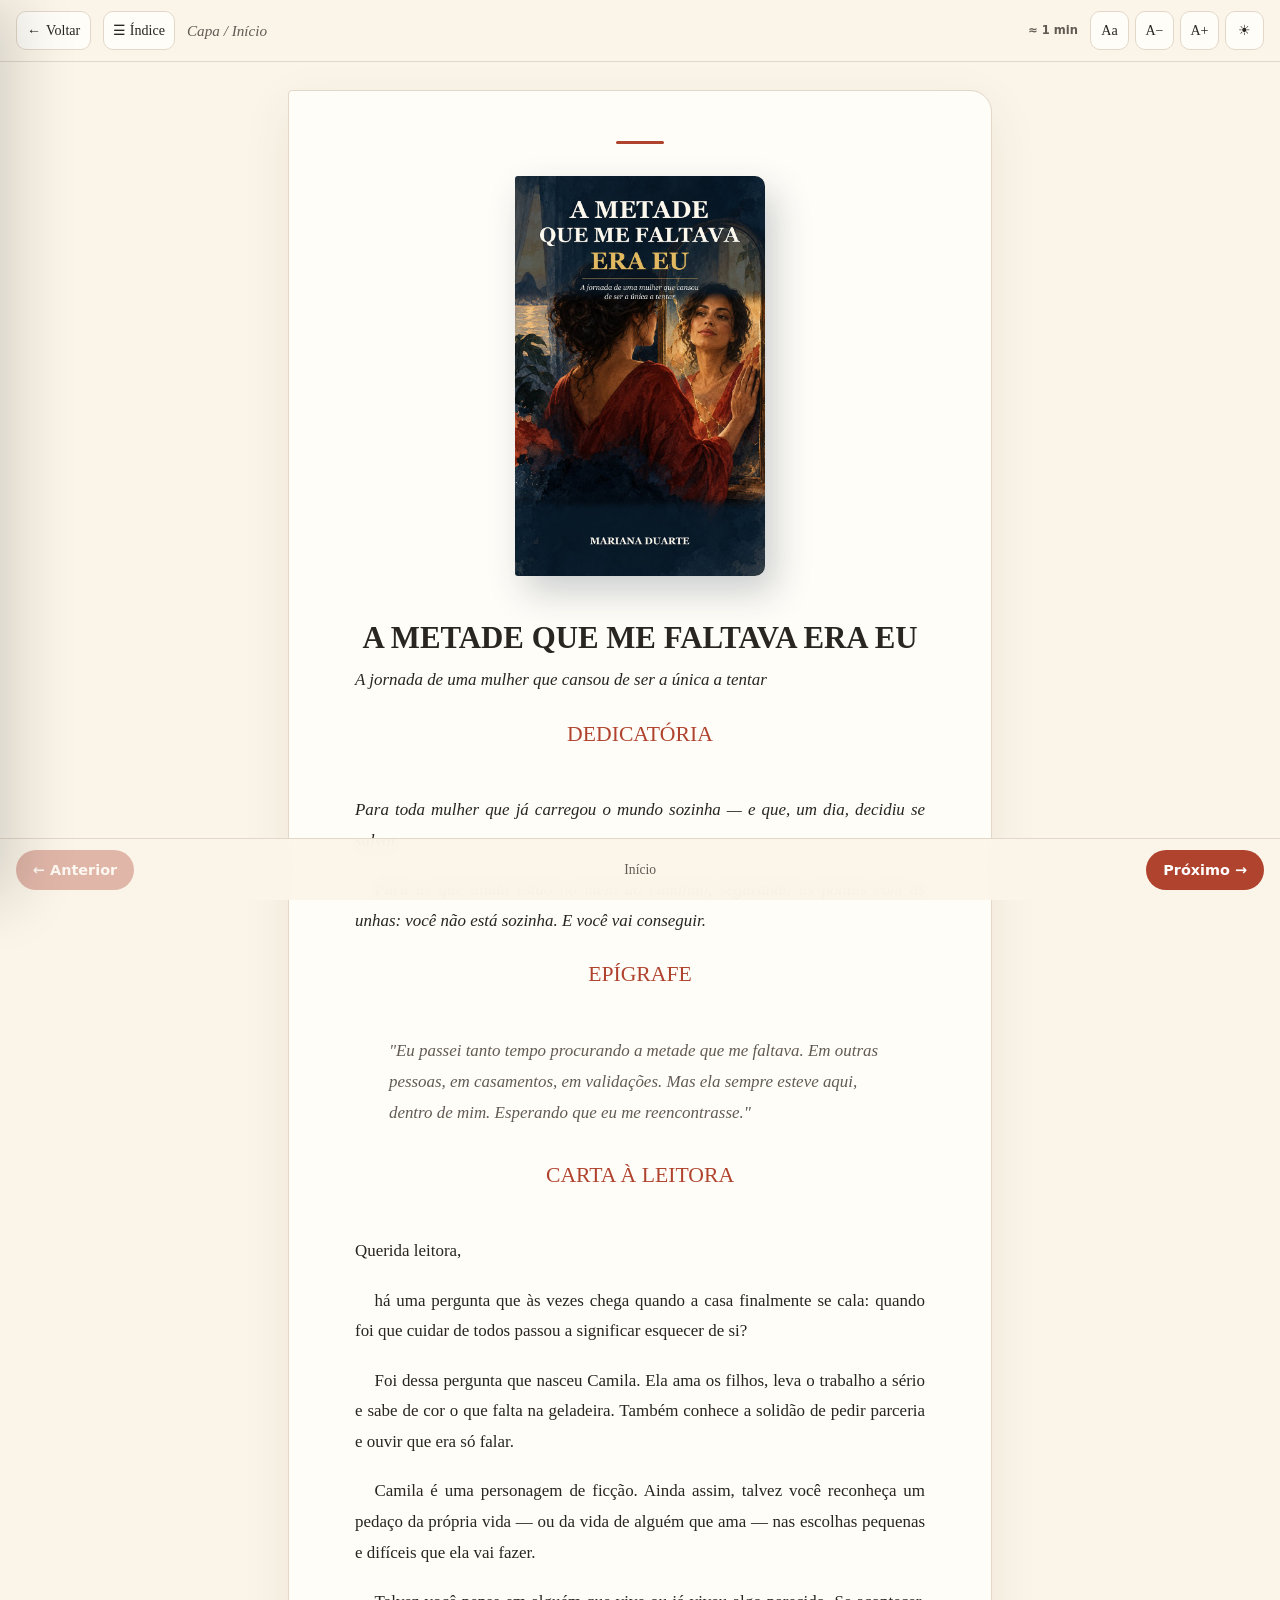
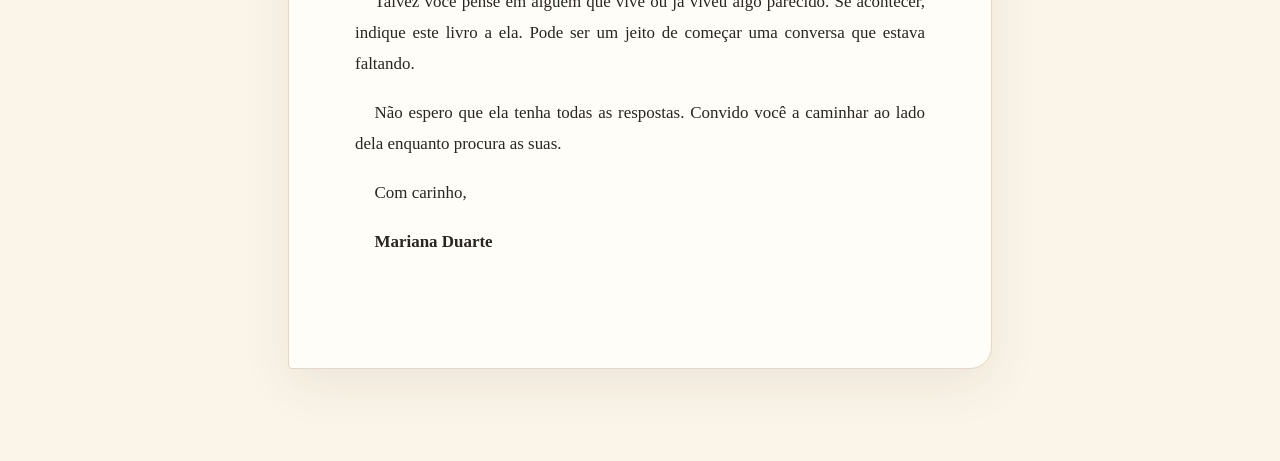
==== commit 51ea22dc: "Abre leitura pela capa e convida a indicar o livro" ====
--- a/ler.html
+++ b/ler.html
@@ -19,7 +19,7 @@
 <meta name="twitter:card" content="summary_large_image">
 <meta name="twitter:image" content="https://maykonlong.github.io/book/assets/og-livro.png">
 <script type="application/ld+json">
-{"@context":"https://schema.org","@type":"Book","name":"A Metade Que Me Faltava Era Eu","author":{"@type":"Person","name":"Mariana Duarte"},"inLanguage":"pt-BR","isAccessibleForFree":true,"url":"https://maykonlong.github.io/book/ler.html","potentialAction":{"@type":"ReadAction","target":"https://maykonlong.github.io/book/ler.html?cap=1"}}
+{"@context":"https://schema.org","@type":"Book","name":"A Metade Que Me Faltava Era Eu","author":{"@type":"Person","name":"Mariana Duarte"},"inLanguage":"pt-BR","isAccessibleForFree":true,"url":"https://maykonlong.github.io/book/ler.html","potentialAction":{"@type":"ReadAction","target":"https://maykonlong.github.io/book/ler.html?inicio=1"}}
 </script>
 <style>
 :root {
@@ -374,6 +374,7 @@
   saveProgress();
   const cap = i >= 1 && i <= 40 ? i : 0;
   const url = new URL(window.location.href);
+  url.searchParams.delete('inicio');
   if (cap) url.searchParams.set('cap', String(cap)); else url.searchParams.delete('cap');
   history.replaceState(null, '', url.pathname + url.search + url.hash);
   document.title = CHAPTERS[i].title + ' | A Metade Que Me Faltava Era Eu';
@@ -510,9 +511,12 @@
     if (savedSize >= .85 && savedSize <= 1.5) fontSize = savedSize;
   } catch (e) {}
   applyFont();
-  const requested = Number(new URLSearchParams(window.location.search).get('cap'));
+  const params = new URLSearchParams(window.location.search);
+  const requested = Number(params.get('cap'));
   const saved = loadProgress();
-  if (Number.isInteger(requested) && requested >= 1 && requested <= 40) {
+  if (params.get('inicio') === '1') {
+    loadChapter(0);
+  } else if (Number.isInteger(requested) && requested >= 1 && requested <= 40) {
     loadChapter(requested);
   } else if (saved && typeof saved.c === 'number' && saved.c > 0) {
     loadChapter(saved.c, saved.y || 0);
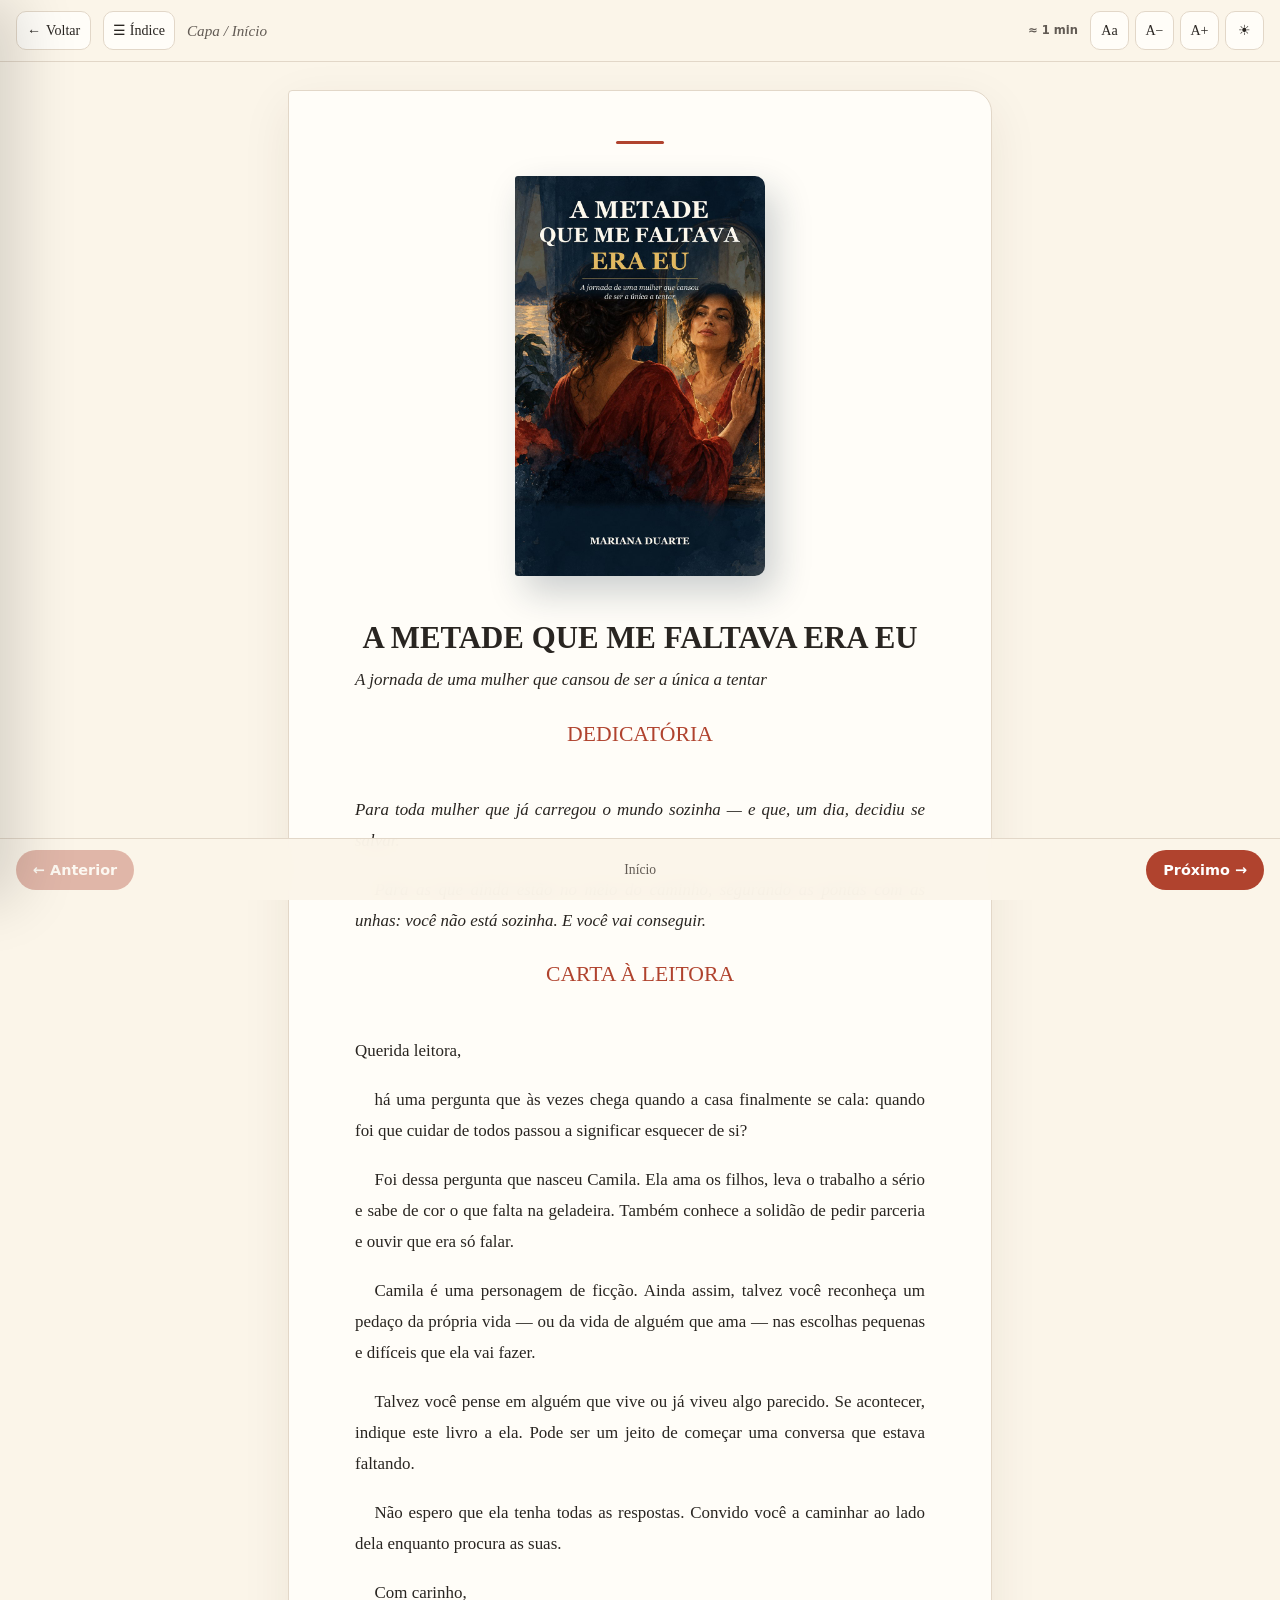
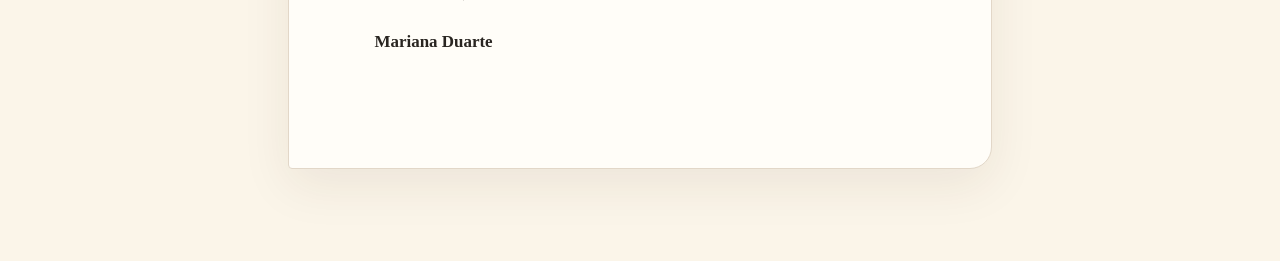
==== commit 9b75457e: "Add biblical opening and final consecration" ====
--- a/ler.html
+++ b/ler.html
@@ -8,6 +8,11 @@
 <meta name="description" content="Leia online grátis o romance completo A Metade Que Me Faltava Era Eu, de Mariana Duarte.">
 <meta name="robots" content="index,follow,max-image-preview:large">
 <meta name="theme-color" content="#13283b">
+<link rel="manifest" href="./manifest.json">
+<link rel="apple-touch-icon" href="./assets/app-icon-180.png">
+<meta name="apple-mobile-web-app-capable" content="yes">
+<meta name="apple-mobile-web-app-status-bar-style" content="default">
+<script src="./pwa.js" defer></script>
 <link rel="icon" href="data:image/svg+xml,%3Csvg xmlns='http://www.w3.org/2000/svg' viewBox='0 0 64 64'%3E%3Crect width='64' height='64' rx='12' fill='%2313283b'/%3E%3Cpath d='M17 15h30v34H17z' fill='%23f4eadc'/%3E%3Cpath d='M23 22h18M23 29h18M23 36h13' stroke='%23ad3f2d' stroke-width='3' stroke-linecap='round'/%3E%3C/svg%3E">
 <link rel="canonical" href="https://maykonlong.github.io/book/ler.html">
 <meta property="og:type" content="book">
@@ -116,6 +121,11 @@
 main.final-note h2 { margin-bottom: 1.6em; }
 main.endmatter p { text-align: left; text-indent: 0; }
 main.endmatter p + p { margin-top: .9em; }
+.scripture-page { padding-top: clamp(1.5rem, 12vh, 6rem); }
+main.scripture-page h1 { font-size: 1.52em; letter-spacing: .04em; }
+main.scripture-page p, main.scripture-page blockquote { text-align: center; text-indent: 0; }
+main.scripture-page blockquote { margin: 1.5em auto; max-width: 28ch; font-size: 1.15em; line-height: 1.6; }
+main.scripture-page p:last-child { max-width: 34ch; margin: 2em auto 0; }
 .chapter-art { margin: .3em 0 2.2em; }
 .chapter-art img { display: block; width: 100%; height: auto; border-radius: 10px; box-shadow: 0 16px 42px rgba(19,40,59,.16); }
 .chapter-art figcaption { max-width: 32rem; margin: .7em auto 0; color: var(--muted); font-size: .76em; font-style: italic; line-height: 1.45; text-align: center; }
@@ -227,6 +237,7 @@
 // ===== MANIFESTO DE CAPÍTULOS (lê os arquivos .md direto do repositório) =====
 const CHAPTERS = [
   { file: '00-PLANEJAMENTO/FRONT_MATTER.md', title: 'Capa / Início' },
+  { file: '00-PLANEJAMENTO/ABERTURA_BIBLICA.md', title: 'Há tempo — Eclesiastes 3:1' },
   { file: '03-MANUSCRITO/CAP_01_A_ROTINA_INVISIVEL.md', title: 'Capítulo 1 — A Rotina Invisível', art: 'assets/illustrations-web/cap-01-rotina-invisivel.jpg', alt: 'Camila prepara a rotina da família antes do amanhecer.' },
   { file: '03-MANUSCRITO/CAP_02_O_ANIVERSARIO_ESQUECIDO.md', title: 'Capítulo 2 — O Aniversário Esquecido' },
   { file: '03-MANUSCRITO/CAP_03_A_TENTATIVA_DA_TERAPIA.md', title: 'Capítulo 3 — A Tentativa da Terapia' },
@@ -268,8 +279,11 @@
   { file: '03-MANUSCRITO/CAP_39_CARTA_PARA_MIM_MESMA.md', title: 'Capítulo 39 — Carta Para Mim Mesma', art: 'assets/illustrations-web/cap-39-carta-para-mim.jpg', alt: 'Camila escreve para a mulher que foi enquanto prepara sua série de aquarelas.' },
   { file: '03-MANUSCRITO/CAP_40_A_METADE_QUE_ME_FALTAVA_ERA_EU.md', title: 'Capítulo 40 — A Metade Que Me Faltava Era Eu', art: 'assets/illustrations-web/cap-40-inteira.jpg', alt: 'Camila contempla a série Renascimento na galeria vazia.' },
   { file: '00-PLANEJAMENTO/POS_TEXTUAIS.md', title: 'Agradecimentos & Sobre a Autora' },
-  { file: '00-PLANEJAMENTO/ULTIMA_PALAVRA.md', title: 'Uma Última Palavra' }
+  { file: '00-PLANEJAMENTO/ULTIMA_PALAVRA.md', title: 'Uma Última Palavra' },
+  { file: '00-PLANEJAMENTO/CONSAGRACAO_FINAL.md', title: 'Consagração — Salmos 90:17' }
 ];
+const FIRST_CHAPTER_INDEX = 2;
+const LAST_CHAPTER_INDEX = FIRST_CHAPTER_INDEX + 39;
 
 // ===== PARSER MARKDOWN (mínimo, para o subset usado no manuscrito) =====
 function inline(t) {
@@ -314,7 +328,8 @@
 }
 
 // ===== ESTADO =====
-const STORE = 'metade-leitor-progresso-v1';
+const STORE = 'metade-leitor-progresso-v2';
+const OLD_STORE = 'metade-leitor-progresso-v1';
 const $ = (id) => document.getElementById(id);
 const content = $('content');
 let current = -1;
@@ -327,18 +342,29 @@
   try { localStorage.setItem(STORE, JSON.stringify(s)); } catch (e) {}
 }
 function loadProgress() {
-  try { const raw = localStorage.getItem(STORE); return raw ? JSON.parse(raw) : null; } catch (e) { return null; }
+  try {
+    const current = localStorage.getItem(STORE);
+    if (current) return JSON.parse(current);
+    const old = localStorage.getItem(OLD_STORE);
+    if (!old) return null;
+    const saved = JSON.parse(old);
+    if (!Number.isInteger(saved.c) || saved.c < 0 || saved.c > 42) return null;
+    const migrated = { c: saved.c > 0 ? saved.c + 1 : 0, y: Number(saved.y) || 0 };
+    localStorage.setItem(STORE, JSON.stringify(migrated));
+    return migrated;
+  } catch (e) { return null; }
 }
 
 // ===== CARREGAR CAPÍTULO =====
 async function loadChapter(i, scrollY) {
   if (i < 0 || i >= CHAPTERS.length) return;
   current = i;
-  content.classList.toggle('endmatter', i > 40);
-  content.classList.toggle('final-note', i === CHAPTERS.length - 1);
+  content.classList.toggle('endmatter', i > LAST_CHAPTER_INDEX);
+  content.classList.toggle('final-note', i === CHAPTERS.length - 2);
+  content.classList.toggle('scripture-page', i === 1 || i === CHAPTERS.length - 1);
   content.innerHTML = '<p class="loading">Carregando…</p>';
   try {
-    const resp = await fetch(CHAPTERS[i].file);
+    const resp = await fetch(CHAPTERS[i].file, { cache: 'no-store' });
     if (!resp.ok) throw new Error('HTTP ' + resp.status);
     const raw = (await resp.text()).replace(/\uFEFF/g, '');
     const dedication = raw.indexOf('## DEDICATÓRIA');
@@ -362,17 +388,20 @@
     $('readTime').textContent = '≈ ' + Math.max(1, Math.round(words / 220)) + ' min';
   } catch (e) {
     $('readTime').textContent = '';
-    content.innerHTML = '<div class="error"><strong>Não foi possível abrir este capítulo.</strong><br><br>' +
-      'Confira sua conexão e <a href="' + window.location.href.replace(/&/g, '&amp;').replace(/"/g, '&quot;') + '">tente novamente</a>.</div>';
+    content.innerHTML = '<div class="error"><strong>Não foi possível abrir esta parte do livro.</strong><br><br>' +
+      'Os capítulos precisam de internet. Seu ponto de parada continua salvo neste aparelho. Confira sua conexão e <a href="' + window.location.href.replace(/&/g, '&amp;').replace(/"/g, '&quot;') + '">tente novamente</a>.</div>';
   }
-  if (typeof scrollY === 'number') {
-    setTimeout(() => window.scrollTo(0, scrollY), 0);
+  if (typeof scrollY === 'number' && Number.isFinite(scrollY)) {
+    setTimeout(() => {
+      window.scrollTo(0, Math.max(0, scrollY));
+      saveProgress();
+    }, 0);
   } else {
     window.scrollTo(0, 0);
+    saveProgress();
   }
   updateUI();
-  saveProgress();
-  const cap = i >= 1 && i <= 40 ? i : 0;
+  const cap = i >= FIRST_CHAPTER_INDEX && i <= LAST_CHAPTER_INDEX ? i - FIRST_CHAPTER_INDEX + 1 : 0;
   const url = new URL(window.location.href);
   url.searchParams.delete('inicio');
   if (cap) url.searchParams.set('cap', String(cap)); else url.searchParams.delete('cap');
@@ -383,7 +412,7 @@
 function updateUI() {
   $('btnPrev').disabled = (current <= 0);
   $('btnNext').disabled = (current >= CHAPTERS.length - 1);
-  $('pos').textContent = current === 0 ? 'Início' : current === CHAPTERS.length - 1 ? 'Fim' : current > 40 ? 'Pós-texto' : current + ' / 40';
+  $('pos').textContent = current === 0 ? 'Início' : current === 1 ? 'Antes da história' : current === CHAPTERS.length - 1 ? 'Fim' : current > LAST_CHAPTER_INDEX ? 'Pós-texto' : (current - FIRST_CHAPTER_INDEX + 1) + ' / 40';
   $('title').textContent = CHAPTERS[current] ? CHAPTERS[current].title : 'A Metade Que Me Faltava Era Eu';
   document.querySelectorAll('#tocList a').forEach(a => {
     a.classList.toggle('current', parseInt(a.dataset.i, 10) === current);
@@ -487,6 +516,10 @@
   clearTimeout(scrollTimer);
   scrollTimer = setTimeout(saveProgress, 400);
 });
+window.addEventListener('pagehide', saveProgress);
+document.addEventListener('visibilitychange', () => {
+  if (document.visibilityState === 'hidden') saveProgress();
+});
 document.addEventListener('keydown', (ev) => {
   if (ev.key === 'Escape' && $('toc').classList.contains('open')) { closeToc(); return; }
   if (ev.altKey || ev.ctrlKey || ev.metaKey || $('toc').classList.contains('open')) return;
@@ -497,6 +530,7 @@
 
 // ===== INIT =====
 (function init() {
+  if ('scrollRestoration' in history) history.scrollRestoration = 'manual';
   buildToc();
   try {
     const savedTheme = localStorage.getItem('metade-leitor-tema');
@@ -517,8 +551,9 @@
   if (params.get('inicio') === '1') {
     loadChapter(0);
   } else if (Number.isInteger(requested) && requested >= 1 && requested <= 40) {
-    loadChapter(requested);
-  } else if (saved && typeof saved.c === 'number' && saved.c > 0) {
+    const chapterIndex = requested + FIRST_CHAPTER_INDEX - 1;
+    loadChapter(chapterIndex, saved && saved.c === chapterIndex && Number.isFinite(saved.y) ? saved.y : undefined);
+  } else if (saved && Number.isInteger(saved.c) && saved.c > 0 && saved.c < CHAPTERS.length) {
     loadChapter(saved.c, saved.y || 0);
     toast('Continuando de onde você parou…');
   } else {
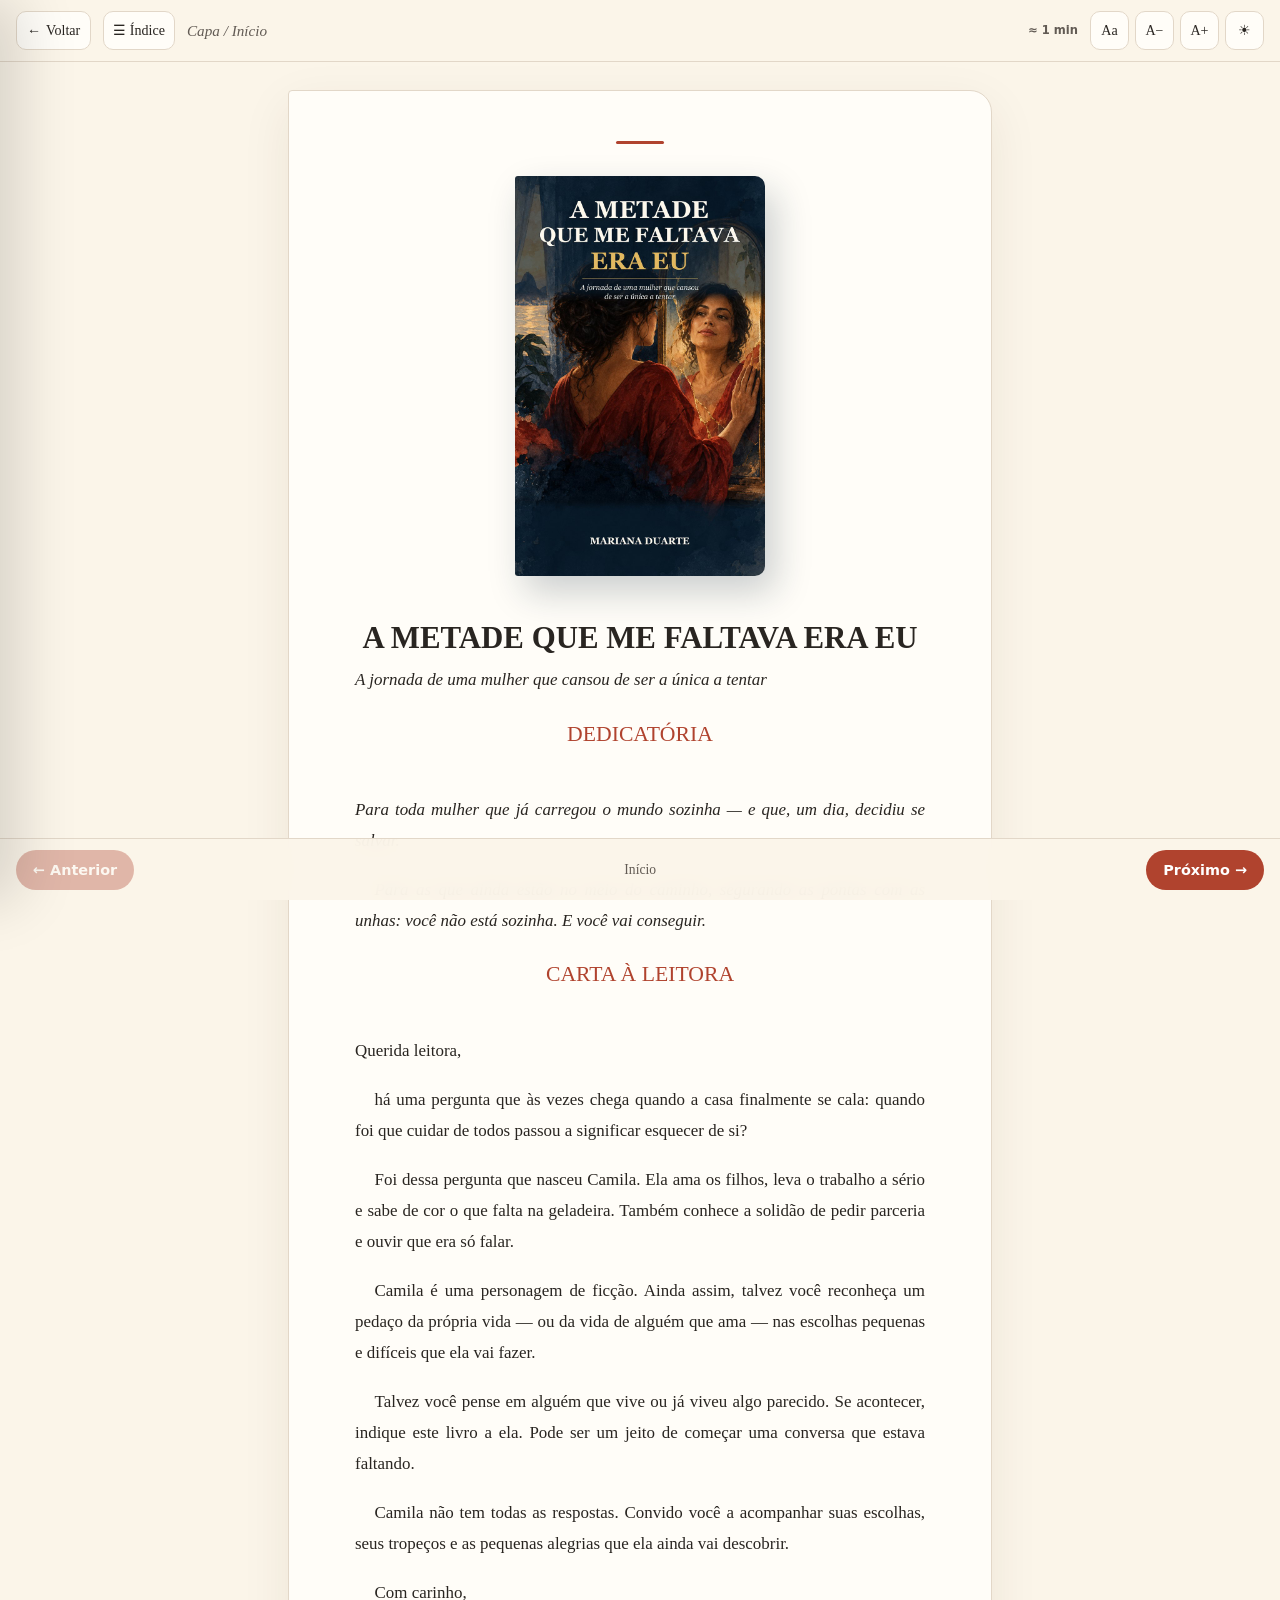
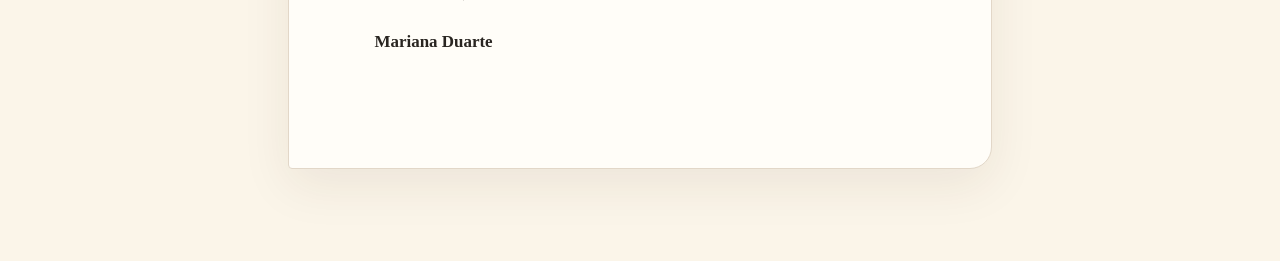
==== commit 38a92fba: "Revise all chapters and synchronize reader and KDP edition" ====
--- a/ler.html
+++ b/ler.html
@@ -57,7 +57,7 @@
   --shadow: 0 14px 40px rgba(73,51,29,.10);
 }
 * { box-sizing: border-box; }
-html { scroll-behavior: smooth; }
+html { scroll-behavior: auto; }
 body {
   margin: 0;
   background: var(--bg);
@@ -253,7 +253,7 @@
   { file: '03-MANUSCRITO/CAP_13_A_PRESSAO_DA_FAMILIA.md', title: 'Capítulo 13 — A Pressão da Família' },
   { file: '03-MANUSCRITO/CAP_14_A_PRIMEIRA_SESSAO.md', title: 'Capítulo 14 — A Primeira Sessão' },
   { file: '03-MANUSCRITO/CAP_15_A_NOVA_ROTINA.md', title: 'Capítulo 15 — A Nova Rotina' },
-  { file: '03-MANUSCRITO/CAP_16_UM_SABADO_SO_MINHA.md', title: 'Capítulo 16 — Um Sábado Só Minha' },
+  { file: '03-MANUSCRITO/CAP_16_UM_SABADO_SO_MEU.md', title: 'Capítulo 16 — Um Sábado Só Meu' },
   { file: '03-MANUSCRITO/CAP_17_VOLTANDO_A_PINTAR.md', title: 'Capítulo 17 — Voltando a Pintar', art: 'assets/illustrations-web/cap-17-voltando-a-pintar.jpg', alt: 'Camila volta a pintar aquarelas depois de muitos anos.' },
   { file: '03-MANUSCRITO/CAP_18_AS_PEQUENAS_VITORIAS.md', title: 'Capítulo 18 — As Pequenas Vitórias' },
   { file: '03-MANUSCRITO/CAP_19_O_COLEGA_DO_TRABALHO.md', title: 'Capítulo 19 — O Colega do Trabalho' },
@@ -335,6 +335,7 @@
 let current = -1;
 let fontSize = 1.06;
 let scrollTimer = null;
+let loadSequence = 0;
 
 // ===== PROGRESSO (localStorage do navegador) =====
 function saveProgress() {
@@ -358,6 +359,7 @@
 // ===== CARREGAR CAPÍTULO =====
 async function loadChapter(i, scrollY) {
   if (i < 0 || i >= CHAPTERS.length) return;
+  const sequence = ++loadSequence;
   current = i;
   content.classList.toggle('endmatter', i > LAST_CHAPTER_INDEX);
   content.classList.toggle('final-note', i === CHAPTERS.length - 2);
@@ -367,6 +369,7 @@
     const resp = await fetch(CHAPTERS[i].file, { cache: 'no-store' });
     if (!resp.ok) throw new Error('HTTP ' + resp.status);
     const raw = (await resp.text()).replace(/\uFEFF/g, '');
+    if (sequence !== loadSequence) return;
     const dedication = raw.indexOf('## DEDICATÓRIA');
     const md = i === 0 && dedication >= 0
       ? '# A METADE QUE ME FALTAVA ERA EU\n\n*A jornada de uma mulher que cansou de ser a única a tentar*\n\n' + raw.slice(dedication)
@@ -387,19 +390,17 @@
     const words = (content.textContent.match(/\S+/g) || []).length;
     $('readTime').textContent = '≈ ' + Math.max(1, Math.round(words / 220)) + ' min';
   } catch (e) {
+    if (sequence !== loadSequence) return;
     $('readTime').textContent = '';
     content.innerHTML = '<div class="error"><strong>Não foi possível abrir esta parte do livro.</strong><br><br>' +
       'Os capítulos precisam de internet. Seu ponto de parada continua salvo neste aparelho. Confira sua conexão e <a href="' + window.location.href.replace(/&/g, '&amp;').replace(/"/g, '&quot;') + '">tente novamente</a>.</div>';
   }
-  if (typeof scrollY === 'number' && Number.isFinite(scrollY)) {
-    setTimeout(() => {
-      window.scrollTo(0, Math.max(0, scrollY));
-      saveProgress();
-    }, 0);
-  } else {
-    window.scrollTo(0, 0);
+  requestAnimationFrame(() => {
+    if (sequence !== loadSequence) return;
+    const targetY = typeof scrollY === 'number' && Number.isFinite(scrollY) ? Math.max(0, scrollY) : 0;
+    window.scrollTo({ top: targetY, left: 0, behavior: 'instant' });
     saveProgress();
-  }
+  });
   updateUI();
   const cap = i >= FIRST_CHAPTER_INDEX && i <= LAST_CHAPTER_INDEX ? i - FIRST_CHAPTER_INDEX + 1 : 0;
   const url = new URL(window.location.href);
